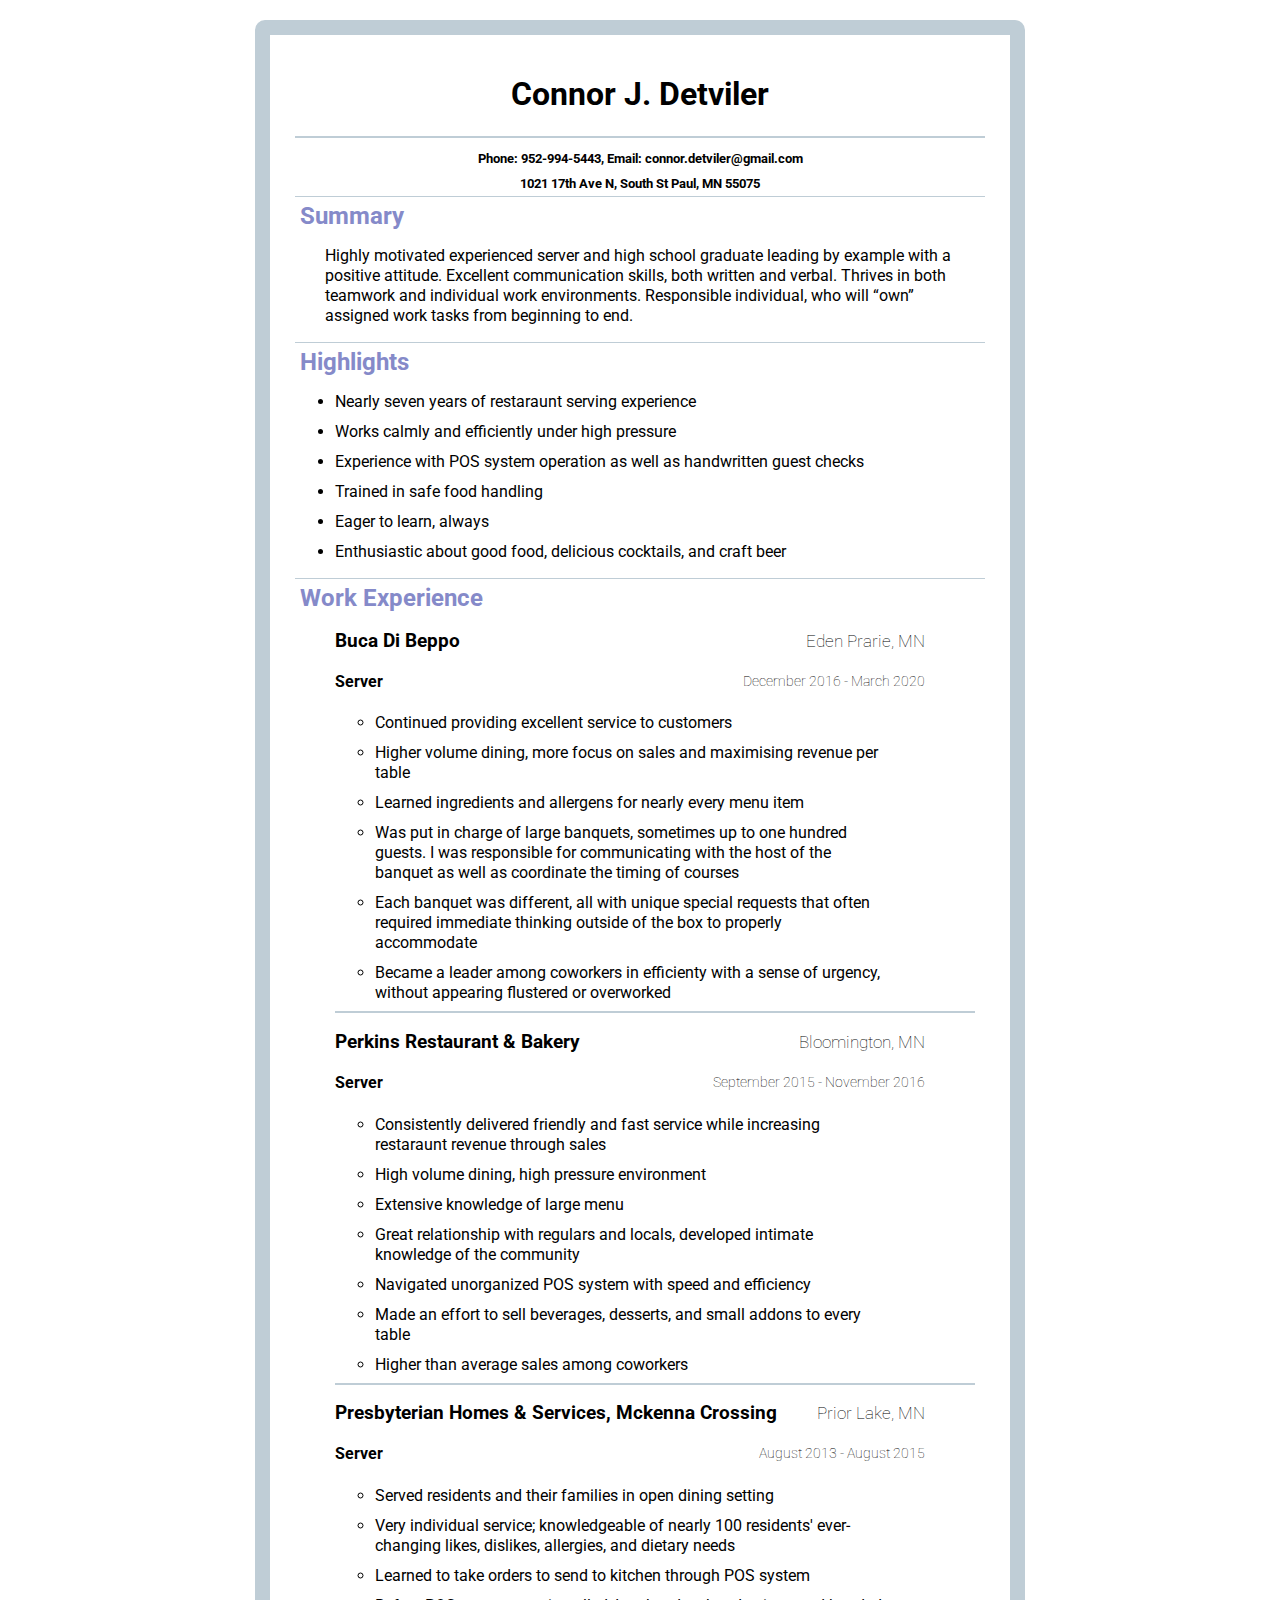
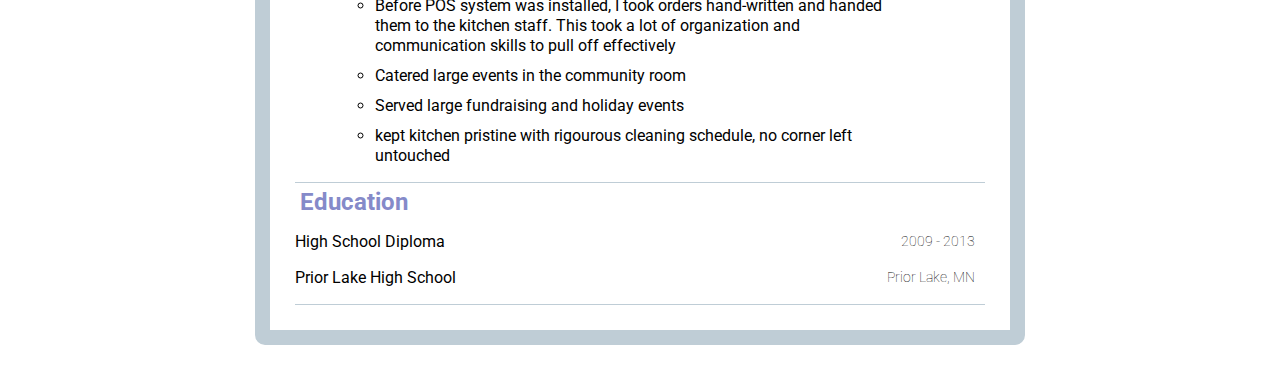
==== index.html @ ec9e94a8 "Rename resume.html to index.html" ====
<!DOCTYPE html>
<html lang="en">
<head>
  <meta charset="UTF-8">
  <meta name="viewport" content="width=device-width, initial-scale=1.0">
  <title>Connor Detviler Resume 2020</title>
  <link rel="stylesheet" href="style.css">
  <link href="https://fonts.googleapis.com/css2?family=Roboto:wght@400;700&display=swap" rel="stylesheet"></head>
<body>

  <div class="section">
    <h1>Connor J. Detviler</h1>
    <hr>
    <h5><span>Phone: 952-994-5443,</span> <span>Email: connor.detviler@gmail.com</span></h5>
    <h5>1021 17th Ave N, South St Paul, MN 55075</h5>
  </div>

  <div class="section">
    <h2>Summary</h2>
    <p id="summaryText">Highly motivated experienced server and high school graduate 
      leading by example with a positive attitude. Excellent 
      communication skills, both written and verbal. 
      Thrives in both teamwork and individual work environments. 
      Responsible individual, who will “own” assigned work tasks 
      from beginning to end.
    </p>
  </div>

  <div class="section">
    <h2>Highlights</h2>
    <ul>
      <li>Nearly seven years of restaraunt serving experience</li>
      <li>Works calmly and efficiently under high pressure</li>
      <li>Experience with POS system operation as well as handwritten guest checks</li>
      <li>Trained in safe food handling</li>
      <li>Eager to learn, always</li>
      <li>Enthusiastic about good food, delicious cocktails, and craft beer</li>
    </ul>
  </div>

  <div class="section">
    <h2>Work Experience</h2>
    <ul id="jobList">
      <li>
        <h3><span>Buca Di Beppo</span> <span class="location">Eden Prarie, MN</span></h3>
        <h4><span>Server</span> <span class="date">December 2016 - March 2020</span></h4>
        <ul>
          <li>Continued providing excellent service to customers</li>
          <li>Higher volume dining, more focus on sales and maximising revenue per table</li>
          <li>Learned ingredients and allergens for nearly every menu item</li>
          <li>Was put in charge of large banquets, sometimes up to one hundred guests. I was responsible for communicating with the host of the banquet as well as coordinate the timing of courses</li>
          <li>Each banquet was different, all with unique special requests that often required immediate thinking outside of the box to properly accommodate</li>
          <li>Became a leader among coworkers in efficienty with a sense of urgency, without appearing flustered or overworked</li>
        </ul>
      </li>

      <hr>

      <li>
        <h3><span>Perkins Restaurant & Bakery</span> <span class="location">Bloomington, MN</span></h3>
        <h4><span>Server</span> <span class="date">September 2015 - November 2016</span></h4>
        <ul>
          <li>Consistently delivered friendly and fast service while increasing restaraunt revenue through sales</li>
          <li>High volume dining, high pressure environment</li>
          <li>Extensive knowledge of large menu</li>
          <li>Great relationship with regulars and locals, developed intimate knowledge of the community</li>
          <li>Navigated unorganized POS system with speed and efficiency</li>
          <li>Made an effort to sell beverages, desserts, and small addons to every table</li>
          <li>Higher than average sales among coworkers</li>
        </ul>
      </li>

      <hr>

      <li>
        <h3><span>Presbyterian Homes & Services, Mckenna Crossing</span> <span class="location">Prior Lake, MN</span></h3>
        <h4><span>Server</span> <span class="date">August 2013 - August 2015</span></h4>
        <ul>
          <li>Served residents and their families in open dining setting</li>
          <li>Very individual service; knowledgeable of nearly 100 residents' ever-changing likes, dislikes, allergies, and dietary needs</li>
          <li>Learned to take orders to send to kitchen through POS system</li>
          <li>Before POS system was installed, I took orders hand-written and handed them to the kitchen staff. This took a lot of organization and communication skills to pull off effectively</li>
          <li>Catered large events in the community room</li>
          <li>Served large fundraising and holiday events</li>
          <li>kept kitchen pristine with rigourous cleaning schedule, no corner left untouched</li>
        </ul>
      </li>
    </ul>
  </div>

  <div class="section">
    <h2>Education</h2>
    <p><span>High School Diploma</span> <span class="date">2009 - 2013</span></p>
    <p><span>Prior Lake High School</span> <span class="location">Prior Lake, MN</span></p>
  </div>

</body>
</html>
---- style.css ----
body {
  font-family: 'Roboto', sans-serif;
  max-width: 700px;
  width: 80%;
  margin: 20px auto;
  padding: 20px;
  border: 15px solid #bfcdd6;
  border-radius: 10px;
}

h1 {
  margin: auto;
  width: 50%;
  padding: 15px;
  text-align: center;
}

h5 {
  margin: auto;
  width: 50%;
  text-align: center;
  padding: 5px;
}

#summaryText {
  margin-left: 30px;
  margin-right: 30px;
}

li {
  margin-top: 10px;
  line-height: 125%;
}

p {
  line-height: 125%;
}

#jobList {
  list-style: none;
}

hr {
  border: 1px solid #bfcdd6;
}

#jobList hr {
  margin-right: 10px;
}

#jobList li {
  margin-right: 50px;
}

.location {
  float: right;
  font-weight: 100;
  font-size: 90%;
  margin-right: 10px;
}

.date {
  float: right;
  font-weight: 100;
  font-size: 90%;
  margin-right: 10px;
}

.section {
  border-bottom: 1px solid #bfcdd6;
  margin: 5px;
}

.section h2 {
  margin: 5px 0px 0px 5px;
  color: #858ac9;
}
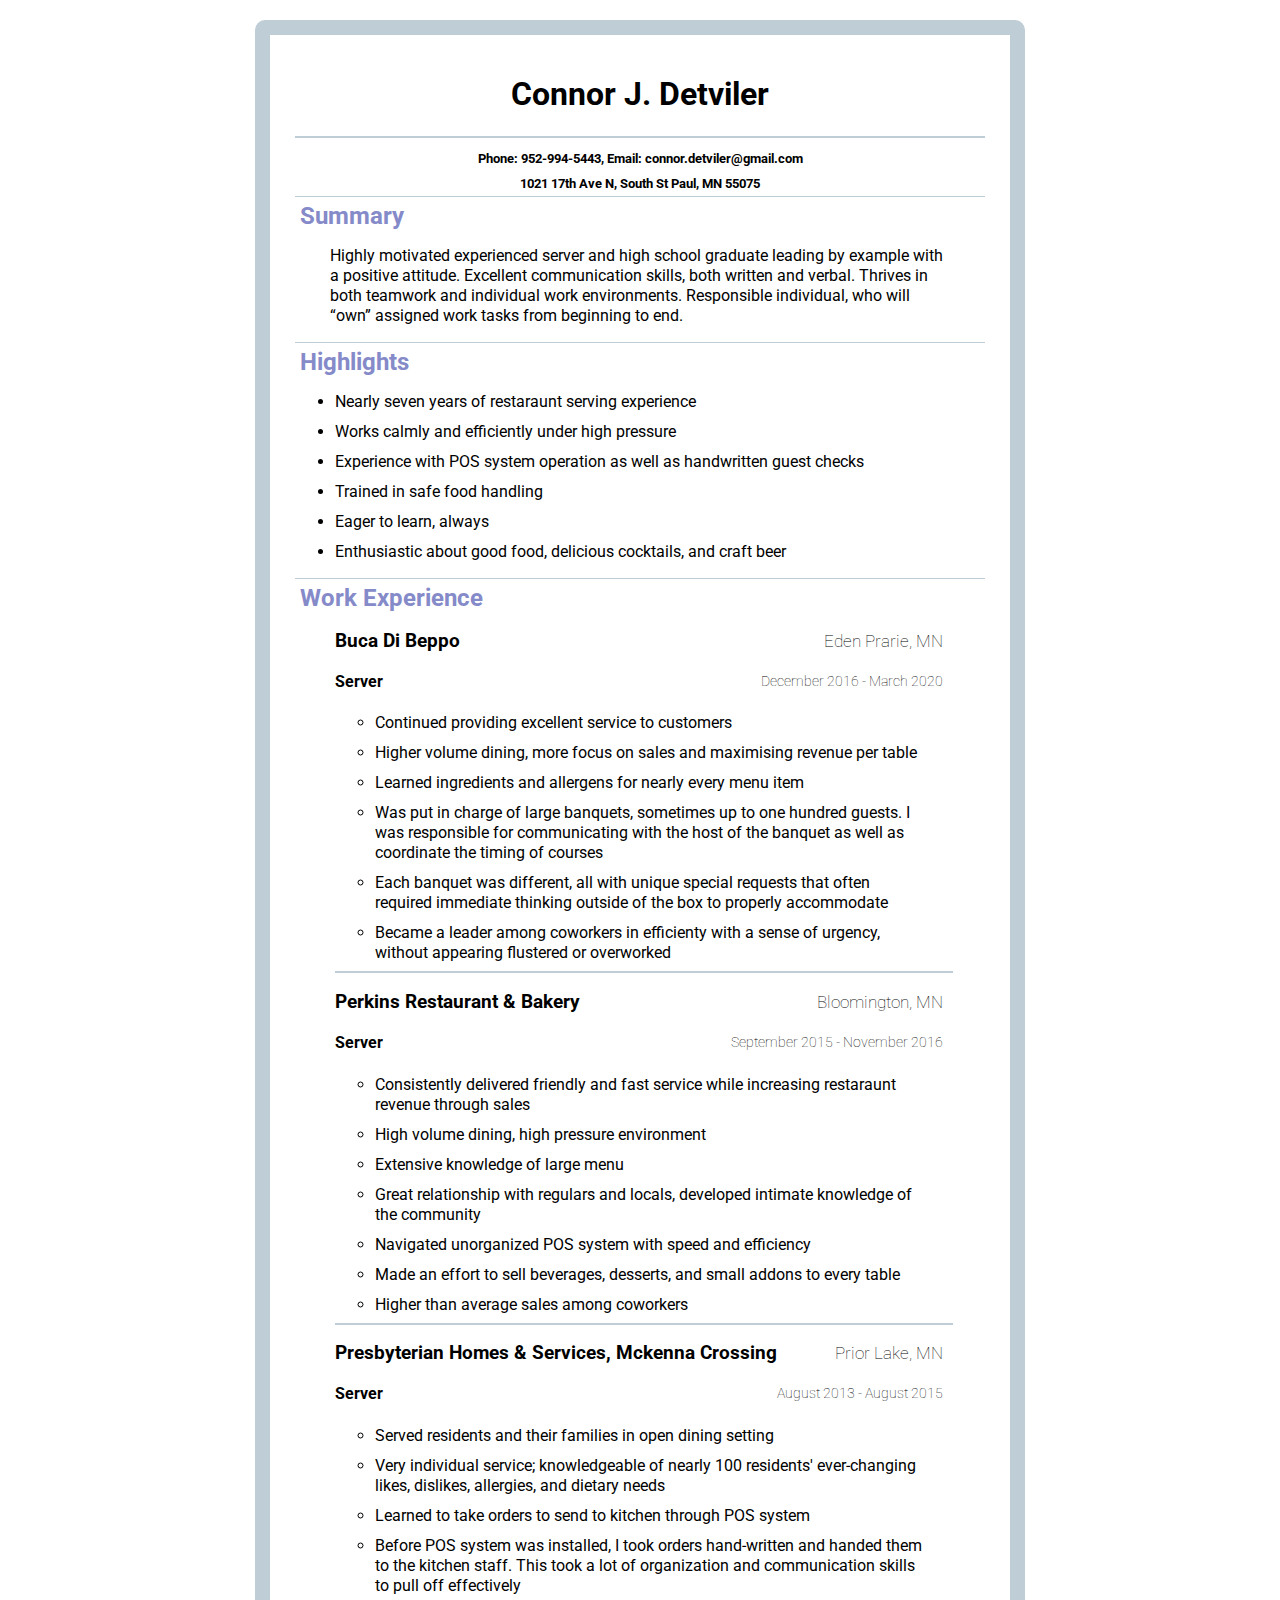
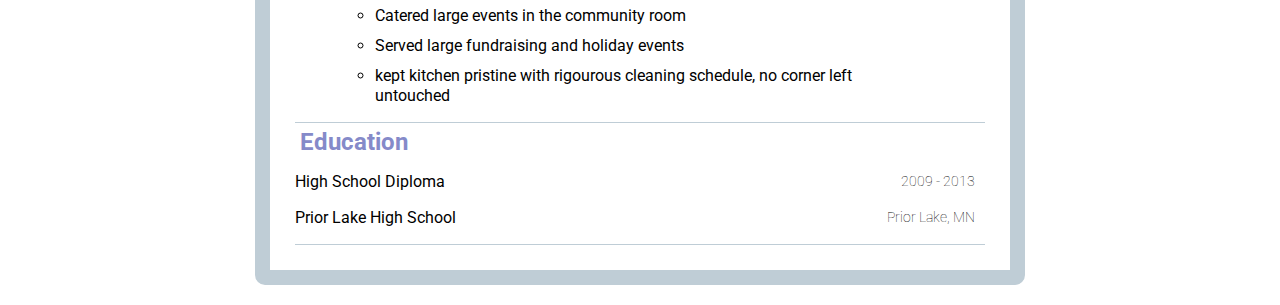
==== commit 645877b9: "Add files via upload" ====
--- a/index.html
+++ b/index.html
@@ -95,4 +95,4 @@
   </div>
 
 </body>
-</html>
+</html>--- a/style.css
+++ b/style.css
@@ -23,8 +23,8 @@
 }
 
 #summaryText {
-  margin-left: 30px;
-  margin-right: 30px;
+  margin-left: 5%;
+  margin-right: 5%;
 }
 
 li {
@@ -45,11 +45,11 @@
 }
 
 #jobList hr {
-  margin-right: 10px;
+  margin-right: 5%;
 }
 
 #jobList li {
-  margin-right: 50px;
+  margin-right: 5%;
 }
 
 .location {
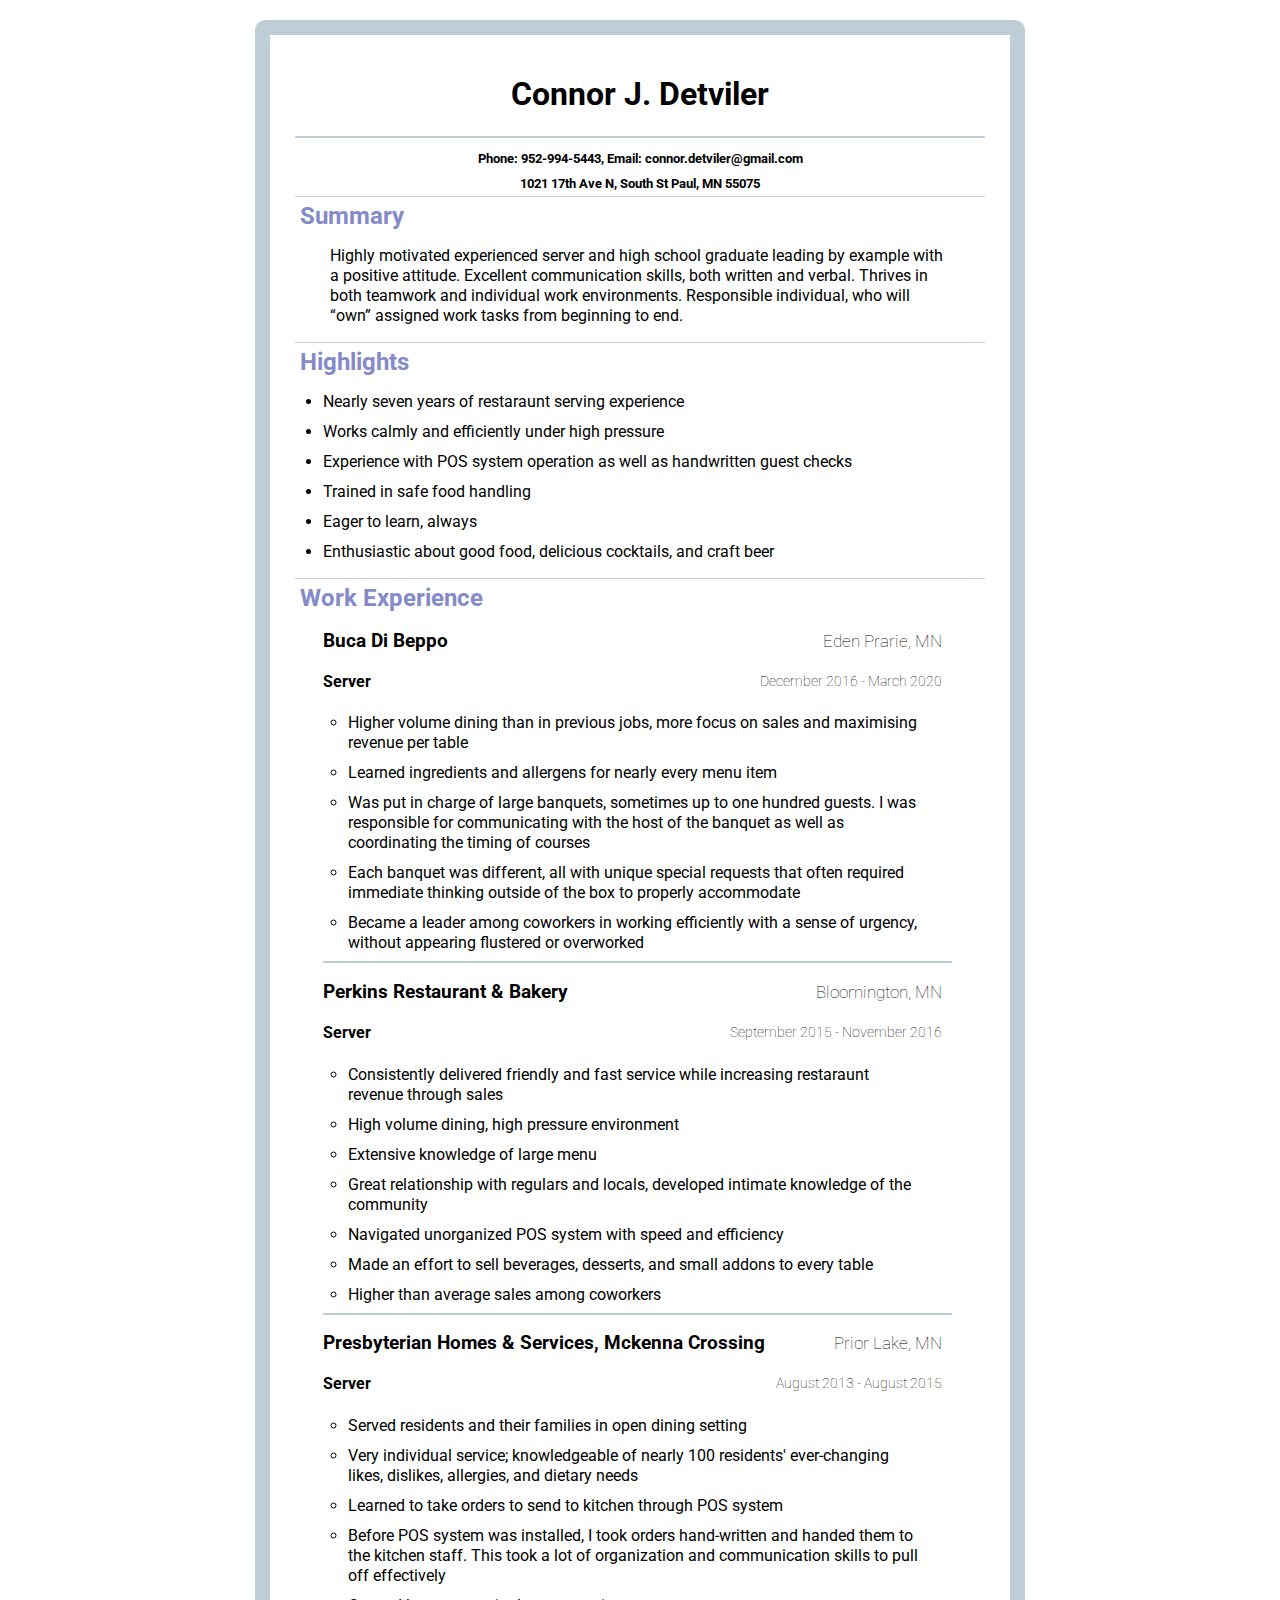
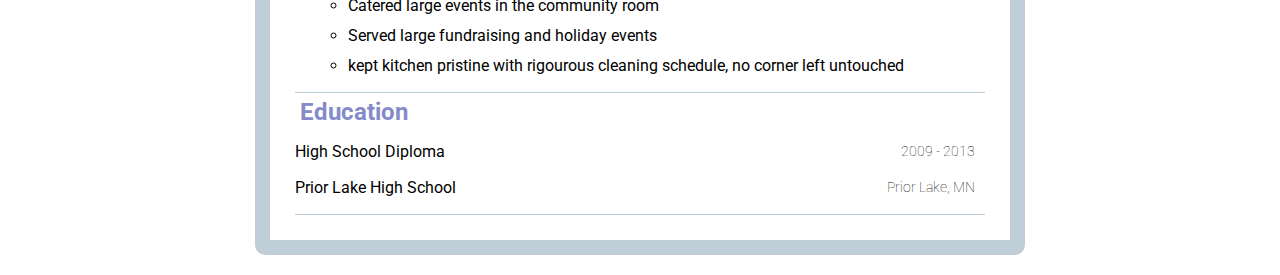
==== commit b271028b: "Update index.html" ====
--- a/index.html
+++ b/index.html
@@ -45,12 +45,11 @@
         <h3><span>Buca Di Beppo</span> <span class="location">Eden Prarie, MN</span></h3>
         <h4><span>Server</span> <span class="date">December 2016 - March 2020</span></h4>
         <ul>
-          <li>Continued providing excellent service to customers</li>
-          <li>Higher volume dining, more focus on sales and maximising revenue per table</li>
+          <li>Higher volume dining than in previous jobs, more focus on sales and maximising revenue per table</li>
           <li>Learned ingredients and allergens for nearly every menu item</li>
-          <li>Was put in charge of large banquets, sometimes up to one hundred guests. I was responsible for communicating with the host of the banquet as well as coordinate the timing of courses</li>
+          <li>Was put in charge of large banquets, sometimes up to one hundred guests. I was responsible for communicating with the host of the banquet as well as coordinating the timing of courses</li>
           <li>Each banquet was different, all with unique special requests that often required immediate thinking outside of the box to properly accommodate</li>
-          <li>Became a leader among coworkers in efficienty with a sense of urgency, without appearing flustered or overworked</li>
+          <li>Became a leader among coworkers in working efficiently with a sense of urgency, without appearing flustered or overworked</li>
         </ul>
       </li>
 
@@ -95,4 +94,4 @@
   </div>
 
 </body>
-</html>+</html>
--- a/style.css
+++ b/style.css
@@ -30,6 +30,10 @@
 li {
   margin-top: 10px;
   line-height: 125%;
+}
+
+ul {
+  padding-left: 4%;
 }
 
 p {
